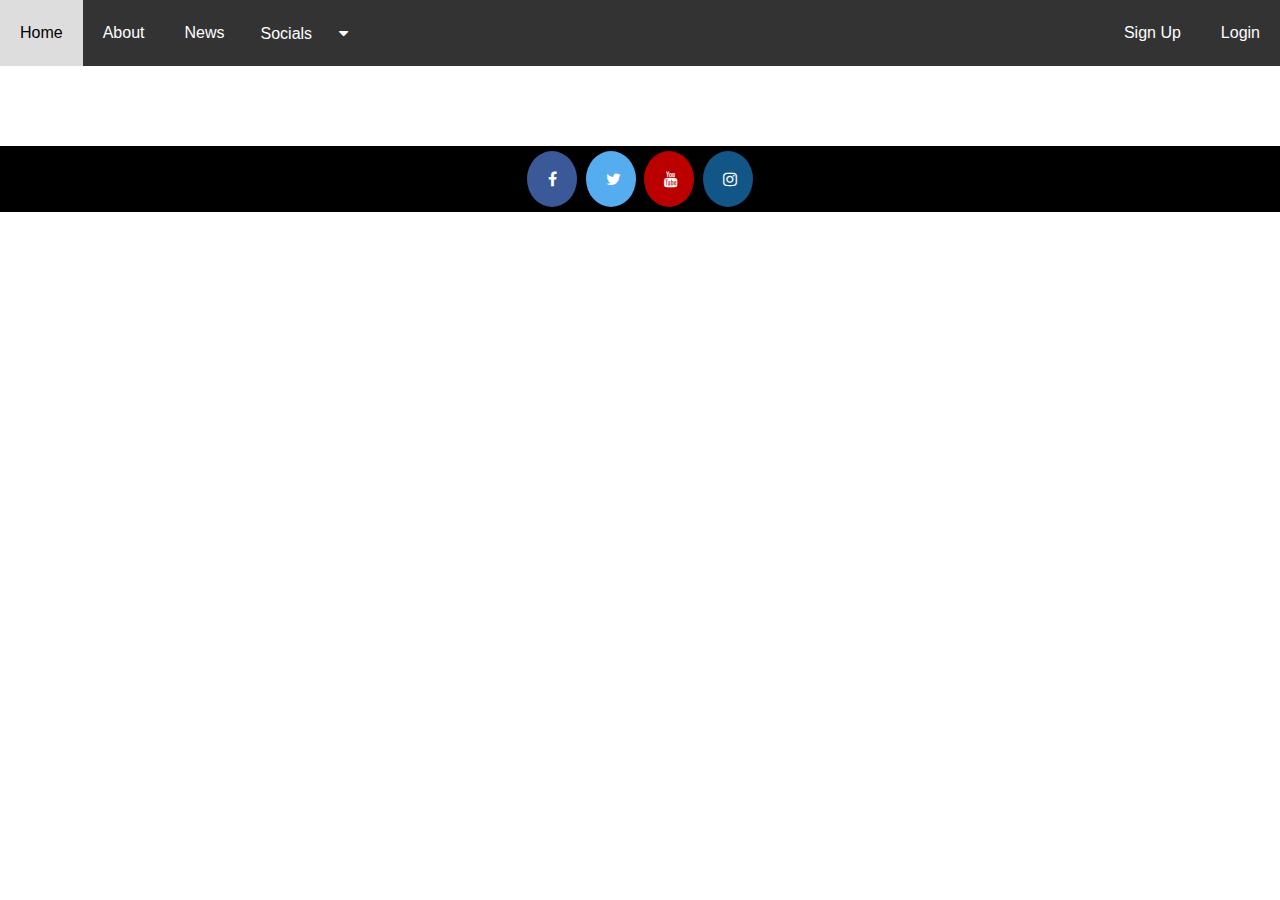
==== about.html @ 778d5c6c "worked on login pg commit" ====
<!DOCTYPE html>
<html lang="en">
    <head>
        <meta charset="UTF-8">
        <meta name="viewport" content="width=device-width, initial-scale=1">
		<title>Valorantial</title>
		<link href="style.css" rel="stylesheet" type="text/css" />
		<link href="normalize.css" rel="stylesheet" type="text/css" />
        <script src="javascript.js" defer></script>
		<link rel="stylesheet" href="https://cdnjs.cloudflare.com/ajax/libs/font-awesome/4.7.0/css/font-awesome.min.css">
        <style></style>
    </head>
    <body>
		<div class="navBar">
			<a href="index.html">Home</a>
			<a href="about.html">About</a>
			<a href="">News</a>
			<a href="login.html" class="right" target="_blank">Login</a>
			<a href="signup.html" class="right">Sign Up</a>
			<div class="dropdown">
				<button class="dropbtn">Socials 
				  <i class="fa fa-caret-down"></i>
				</button>
				<div class="dropdown-content">
					<a href="https://www.facebook.com/PlayVALORANT/" target="_blank">FaceBook</a>
					<a href="https://twitter.com/playvalorant" target="_blank">Twitter</a>
					<a href="https://www.youtube.com/PlayValorant" target="_blank">Youtube</a>
					<a href="https://www.instagram.com/playvalorantofficial/" target="_blank">Instagram</a>
				</div>
			</div>
		</div>
        <div class="aboutGame">
            <h1>ABOUT VALORANTIAL</h1>
            
        </div>
        <div class="socialBar">
			<a href="https://www.facebook.com/PlayVALORANT/" target="_blank" class="fa fa-facebook"></a>
			<a href="https://twitter.com/playvalorant" target="_blank" class="fa fa-twitter"></a>
			<a href="https://www.youtube.com/PlayValorant" target="_blank" class="fa fa-youtube"></a>
			<a href="https://www.instagram.com/playvalorantofficial/" target="_blank" class="fa fa-instagram"></a>
		</div>
    </body>
</html>
---- style.css ----
/* index */
* {box-sizing: border-box;}
body {
	font-family: Verdana, sans-serif;
}
.mySlides {display: none;}
img {vertical-align: middle;}

.header{
	padding: 20px;
	text-align: center;
	background-image: url(val.webp);
	background-size: cover;
	color: white;
	font-weight: bold;
}
.header h1{
	font-size: 50px;
	font-weight: bold;
}
.header h4{
	font-weight: bold;
}
.navBar{
overflow: hidden;
background-color: #333;
}
.navBar a {
	float: left;
	display: block;
	color: white;
	text-align: center;
	padding: 24px 20px;
	text-decoration: none;
}
.navBar a.right{
	float: right;
}  
.navBar a:Hover, .dropdown:hover .dropbtn {
	background-color: #ddd;
	color: black;
}
.dropdown {
	float: left;
	overflow: hidden;
}
  
.dropdown .dropbtn {
	font-size: 16px;  
	border: none;
	outline: none;
	color: white;
	padding: 0px 16px;
	background-color: inherit;
	font-family: inherit;
	margin: 0;
}
.dropdown-content {
	display: none;
	position: absolute;
	background-color: #f9f9f9;
	min-width: 160px;
	box-shadow: 0px 8px 16px 0px rgba(0,0,0,0.2);
	z-index: 1;
}
.dropdown-content a {
	float: none;
	color: black;
	padding: 12px 16px;
	text-decoration: none;
	display: block;
	text-align: left;
}
  
.dropdown-content a:hover {
	background-color: #ddd;
}
  
.dropdown:hover .dropdown-content {
	display: block;
}
.slideshow-container {
max-width: 1000px;
position: relative;
margin: auto;
}	
.numbertext {
color: #f2f2f2;
font-size: 12px;
padding: 8px 12px;
position: absolute;
top: 0;
}
.dot {
height: 15px;
width: 15px;
margin: 0 2px;
background-color: #bbb;
border-radius: 50%;
display: inline-block;
transition: background-color 0.6s ease;
}
.active {
background-color: #717171;
}	
.fade {
animation-name: fade;
animation-duration: 1.5s;
}

@keyframes fade {
from {opacity: .4}
to {opacity: 1}
}
@media only screen and (max-width: 300px) {
.text {font-size: 11px}
}
@media screen and (max-width: 400px) {
.navBar a {
	float: none;
	width: 100%;
}
}
.socialBar {
	background-color: black;
	text-align: center;
}
.fa {
	padding: 20px;
	font-size: 30px;
	width: 50px;
	text-align: center;
	text-decoration: none;
	margin: 5px 2px;
	border-radius: 50%;
}
.fa:hover {
    opacity: 0.7;
}
.fa-facebook {
	background: #3B5998;
	color: white;
}
.fa-twitter {
	background: #55ACEE;
	color: white;
}
.fa-youtube {
	background: #bb0000;
	color: white;
}
  
.fa-instagram {
	background: #125688;
	color: white;
}
.downloadBar{
	background-color: grey;
	text-align: center;
}
.download{
  	background-color: inherit;
 	padding: 14px 28px;
	margin: 5px 2px;
  	font-size: 16px;
  	cursor: pointer;
  	display: inline-block;
	text-decoration: none;
	color: black;
}
.download:hover {
    opacity: 0.7;
	background: white;
}
/*ABOUT */
.aboutGame h1{
    color:white;
}
/*LOGIN & sign up*/
form {
	border: 3px solid #f1f1f1;
}
input[type=text], input[type=password] {
	width: 100%;
	padding: 12px 20px;
	margin: 8px 0;
	display: inline-block;
	border: 1px solid #ccc;
	box-sizing: border-box;
}
button {
	background-color: #04AA6D;
	color: white;
	padding: 14px 20px;
	margin: 8px 0;
	border: none;
	cursor: pointer;
	width: 100%;
}
button:hover {
	opacity: 0.8;
}
  
.cancelbtn {
	width: auto;
	padding: 10px 18px;
	background-color: #f44336;
}
.container {
	padding: 16px;
}
  
span.psw {
	float: right;
	padding-top: 16px;
}
.imgcontainer {
	text-align: center;
	margin: 24px 0 12px 0;
}
img.avatar {
	width: 15%;
	border-radius: 50%;
}
/* Change styles for span and cancel button on extra small screens */
@media screen and (max-width: 300px) {
span.psw {
	display: block;
	float: none;
}
.cancelbtn {
	width: 100%;
}
}
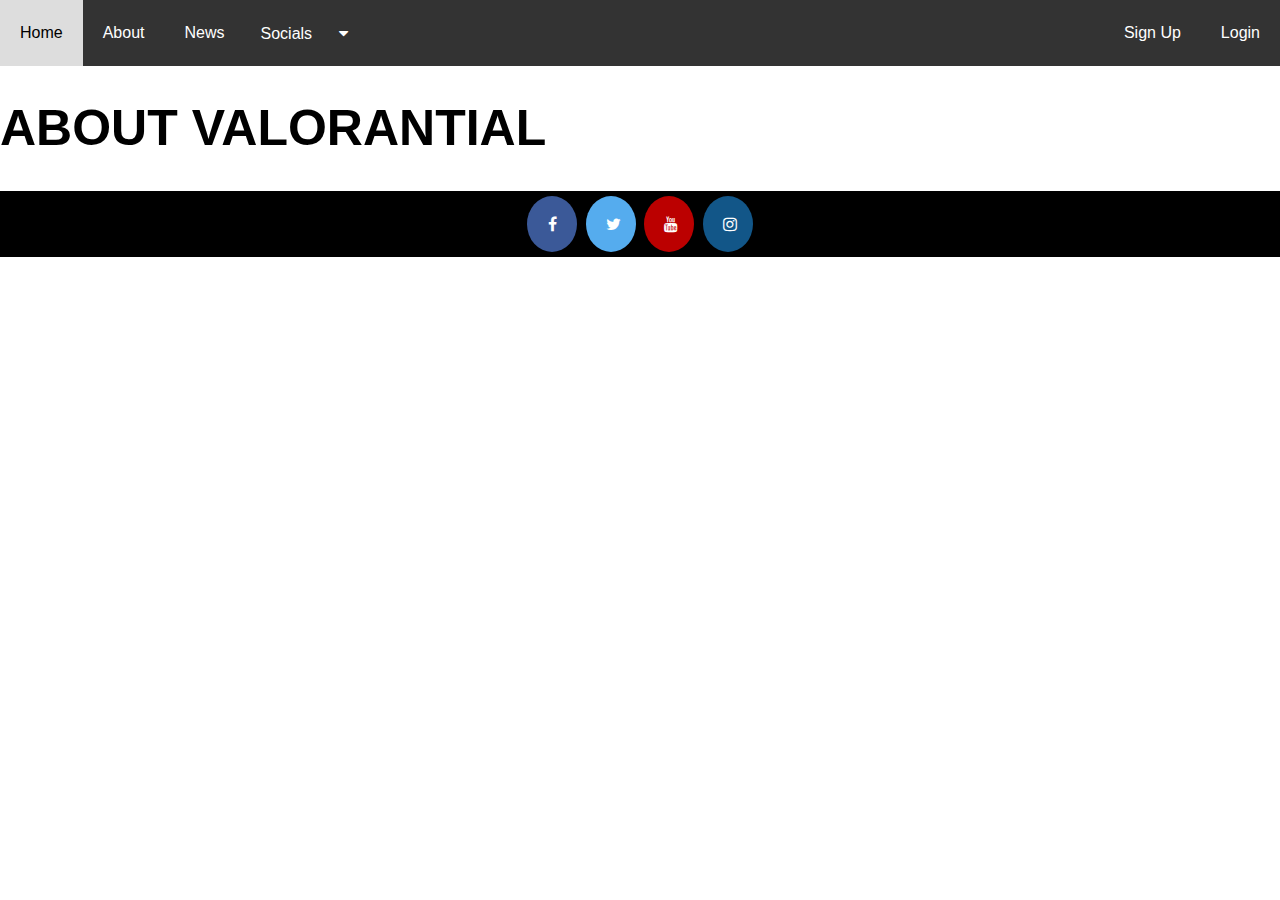
==== commit 0031644c: "socialbar" ====
--- a/about.html
+++ b/about.html
@@ -14,9 +14,7 @@
 		<div class="navBar">
 			<a href="index.html">Home</a>
 			<a href="about.html">About</a>
-			<a href="">News</a>
-			<a href="login.html" class="right" target="_blank">Login</a>
-			<a href="signup.html" class="right">Sign Up</a>
+			<a href="news.html">News</a>
 			<div class="dropdown">
 				<button class="dropbtn">Socials 
 				  <i class="fa fa-caret-down"></i>
@@ -28,6 +26,8 @@
 					<a href="https://www.instagram.com/playvalorantofficial/" target="_blank">Instagram</a>
 				</div>
 			</div>
+			<a href="login.html" class="right" target="_blank">Login</a>
+			<a href="signup.html" class="right">Sign Up</a>
 		</div>
         <div class="aboutGame">
             <h1>ABOUT VALORANTIAL</h1>
--- a/style.css
+++ b/style.css
@@ -40,6 +40,7 @@
 	background-color: #ddd;
 	color: black;
 }
+/* dropdown socials */
 .dropdown {
 	float: left;
 	overflow: hidden;
@@ -116,11 +117,12 @@
 .text {font-size: 11px}
 }
 @media screen and (max-width: 400px) {
-.navBar a {
+.navBar a, .dropdown, .dropbtn, .dropdown-content a {
 	float: none;
 	width: 100%;
 }
 }
+/* social bar */
 .socialBar {
 	background-color: black;
 	text-align: center;
@@ -172,11 +174,14 @@
     opacity: 0.7;
 	background: white;
 }
-/*ABOUT */
+/* ABOUT */
 .aboutGame h1{
-    color:white;
-}
-/*LOGIN & sign up*/
+    color:black;
+	font-weight: bold;
+	font-size: 50px;
+}
+
+/* LOGIN */
 form {
 	border: 3px solid #f1f1f1;
 }
@@ -188,8 +193,12 @@
 	border: 1px solid #ccc;
 	box-sizing: border-box;
 }
+input[type=text]:focus, input[type=password]:focus {
+	background-color: #ddd;
+	outline: none;
+}
 button {
-	background-color: #04AA6D;
+	background-color: black;
 	color: white;
 	padding: 14px 20px;
 	margin: 8px 0;
@@ -228,7 +237,31 @@
 	display: block;
 	float: none;
 }
-.cancelbtn {
-	width: 100%;
-}
+.cancelbtn, .cancelbtnSIGNUP, .signupbtn {
+	width: 100%;
+}
+}
+/* sign up */
+hr {
+	border: 1px solid #f1f1f1;
+	margin-bottom: 25px;
+}
+.cancelbtnSIGNUP {
+	padding: 14px 20px;
+	background-color: #f44336;
+}
+.cancelbtnSIGNUP, .signupbtn {
+	float: left;
+	width: 50%;
+}
+.clearfix::after {
+	content: "";
+	clear: both;
+	display: table;
+}
+/* news */
+.news h1{
+    color:black;
+	font-weight: bold;
+	font-size: 50px;
 }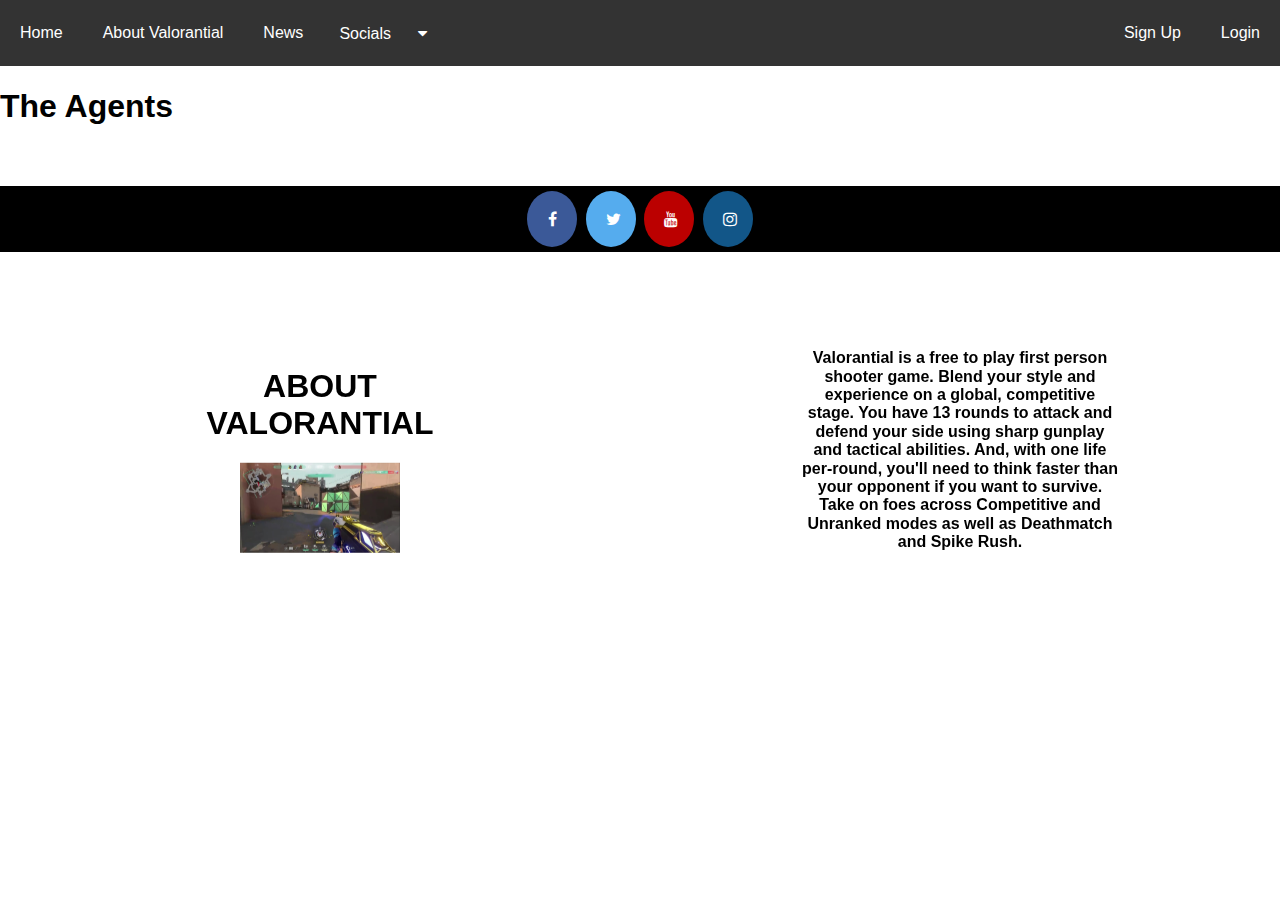
==== commit 10e47063: "about commit" ====
--- a/about.html
+++ b/about.html
@@ -13,7 +13,7 @@
     <body>
 		<div class="navBar">
 			<a href="index.html">Home</a>
-			<a href="about.html">About</a>
+			<a href="about.html">About Valorantial</a>
 			<a href="news.html">News</a>
 			<div class="dropdown">
 				<button class="dropbtn">Socials 
@@ -29,10 +29,32 @@
 			<a href="login.html" class="right" target="_blank">Login</a>
 			<a href="signup.html" class="right">Sign Up</a>
 		</div>
-        <div class="aboutGame">
-            <h1>ABOUT VALORANTIAL</h1>
-            
-        </div>
+		<div class="aboutGame">
+			<div class="split left">
+				<div class="centered">
+					<h1>ABOUT VALORANTIAL</h1>
+					<img src="download9.jpg" class="aboutGamePic">
+				</div>
+			</div>
+			<div class="split right">
+				<div class="centered">
+					<h4>Valorantial is a free to play first person shooter game. Blend your style and experience on a global, competitive stage. 
+						You have 13 rounds to attack and defend your side using sharp gunplay and tactical abilities. And, with one life per-round, 
+						you'll need to think faster than your opponent if you want to survive. 
+						Take on foes across Competitive and Unranked modes as well as Deathmatch and Spike Rush.</h4>
+				</div>
+			</div> 
+		</div>
+
+        
+		<div class="aboutAgent">
+			<h1>The Agents</h1>
+			<img src="" class="aboutAgentPic">
+			<h4></h4>
+		</div>
+		<div class="aboutMap">
+
+		</div>
         <div class="socialBar">
 			<a href="https://www.facebook.com/PlayVALORANT/" target="_blank" class="fa fa-facebook"></a>
 			<a href="https://twitter.com/playvalorant" target="_blank" class="fa fa-twitter"></a>
--- a/style.css
+++ b/style.css
@@ -1,5 +1,6 @@
 /* index */
 * {box-sizing: border-box;}
+
 body {
 	font-family: Verdana, sans-serif;
 }
@@ -175,10 +176,47 @@
 	background: white;
 }
 /* ABOUT */
-.aboutGame h1{
-    color:black;
-	font-weight: bold;
-	font-size: 50px;
+/*.aboutGame h1{
+	font-weight: bold;
+	font-size: 40px;
+	text-align: center;
+	color: white;
+}*/
+/*.aboutGameLeft h4{
+	font-weight: bold;
+	font-size: 15px;
+	text-align: center;
+	color: white;
+} */
+.aboutGamePic {
+	display: block;
+	margin-left: auto;
+	margin-right: auto;
+	width: 50%;
+}
+.split {
+	height: 100%;
+	width: 50%;
+	position: fixed;
+	z-index: 1;
+	top: 0;
+	overflow-x: hidden;
+	padding-top: 20px;
+}
+  
+.left {
+	left: 0;
+}
+  
+.right {
+	right: 0;
+}
+.centered {
+	position: absolute;
+	top: 50%;
+	left: 50%;
+	transform: translate(-50%, -50%);
+	text-align: center;
 }
 
 /* LOGIN */
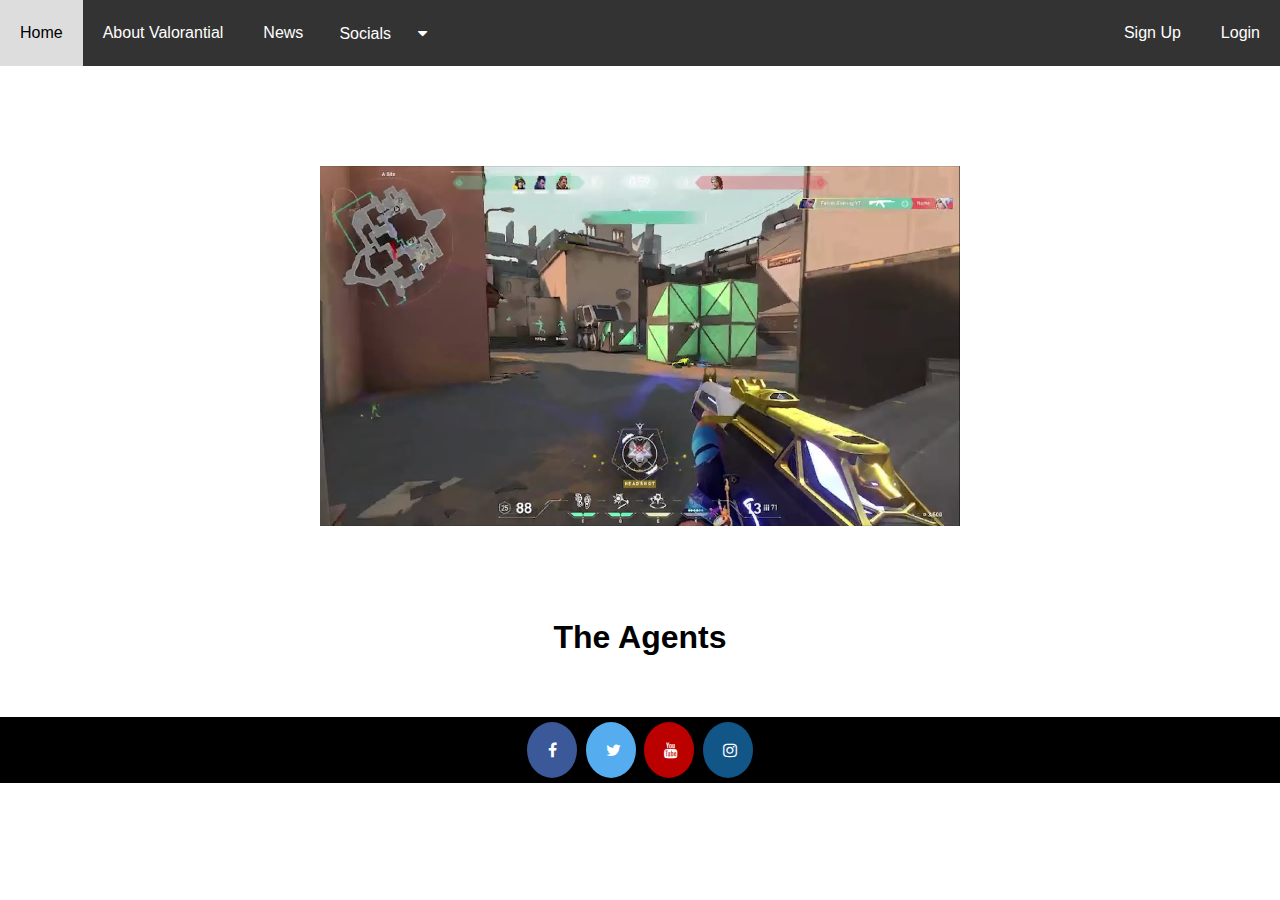
==== commit 27368acb: "news commit" ====
--- a/about.html
+++ b/about.html
@@ -6,7 +6,6 @@
 		<title>Valorantial</title>
 		<link href="style.css" rel="stylesheet" type="text/css" />
 		<link href="normalize.css" rel="stylesheet" type="text/css" />
-        <script src="javascript.js" defer></script>
 		<link rel="stylesheet" href="https://cdnjs.cloudflare.com/ajax/libs/font-awesome/4.7.0/css/font-awesome.min.css">
         <style></style>
     </head>
@@ -30,22 +29,13 @@
 			<a href="signup.html" class="right">Sign Up</a>
 		</div>
 		<div class="aboutGame">
-			<div class="split left">
-				<div class="centered">
-					<h1>ABOUT VALORANTIAL</h1>
-					<img src="download9.jpg" class="aboutGamePic">
-				</div>
-			</div>
-			<div class="split right">
-				<div class="centered">
-					<h4>Valorantial is a free to play first person shooter game. Blend your style and experience on a global, competitive stage. 
-						You have 13 rounds to attack and defend your side using sharp gunplay and tactical abilities. And, with one life per-round, 
-						you'll need to think faster than your opponent if you want to survive. 
-						Take on foes across Competitive and Unranked modes as well as Deathmatch and Spike Rush.</h4>
-				</div>
-			</div> 
+			<h1>ABOUT VALORANTIAL</h1>
+			<img src="images/download9.jpg" class="aboutGamePic">
+			<h4>Valorantial is a free to play first person shooter game. Blend your style and experience on a global, competitive stage. 
+				You have 13 rounds to attack and defend your side using sharp gunplay and tactical abilities. And, with one life per-round, 
+				you'll need to think faster than your opponent if you want to survive. 
+				Take on foes across Competitive and Unranked modes as well as Deathmatch and Spike Rush.</h4>
 		</div>
-
         
 		<div class="aboutAgent">
 			<h1>The Agents</h1>
--- a/style.css
+++ b/style.css
@@ -16,15 +16,15 @@
 	font-weight: bold;
 }
 .header h1{
-	font-size: 50px;
+	font-size: 45px;
 	font-weight: bold;
 }
 .header h4{
 	font-weight: bold;
 }
 .navBar{
-overflow: hidden;
-background-color: #333;
+	overflow: hidden;
+	background-color: #333;
 }
 .navBar a {
 	float: left;
@@ -35,6 +35,7 @@
 	text-decoration: none;
 }
 .navBar a.right{
+	color:white;
 	float: right;
 }  
 .navBar a:Hover, .dropdown:hover .dropbtn {
@@ -176,49 +177,27 @@
 	background: white;
 }
 /* ABOUT */
-/*.aboutGame h1{
+.aboutGame h1{
 	font-weight: bold;
 	font-size: 40px;
 	text-align: center;
 	color: white;
-}*/
-/*.aboutGameLeft h4{
+}
+.aboutGame h4{
 	font-weight: bold;
 	font-size: 15px;
 	text-align: center;
 	color: white;
-} */
+} 
 .aboutGamePic {
 	display: block;
 	margin-left: auto;
 	margin-right: auto;
 	width: 50%;
 }
-.split {
-	height: 100%;
-	width: 50%;
-	position: fixed;
-	z-index: 1;
-	top: 0;
-	overflow-x: hidden;
-	padding-top: 20px;
-}
-  
-.left {
-	left: 0;
-}
-  
-.right {
-	right: 0;
-}
-.centered {
-	position: absolute;
-	top: 50%;
-	left: 50%;
-	transform: translate(-50%, -50%);
-	text-align: center;
-}
-
+.aboutAgent{
+	text-align: center;
+}
 /* LOGIN */
 form {
 	border: 3px solid #f1f1f1;
@@ -284,6 +263,9 @@
 	border: 1px solid #f1f1f1;
 	margin-bottom: 25px;
 }
+.signupbtn{
+	background-color: green;
+}
 .cancelbtnSIGNUP {
 	padding: 14px 20px;
 	background-color: #f44336;
@@ -302,4 +284,13 @@
     color:black;
 	font-weight: bold;
 	font-size: 50px;
-}+}
+.news {
+	text-align: center;
+	background-image: url(images/download10.webp);
+	background-size: cover;
+	padding: 1px;
+}
+.news h1 {
+	color:white;
+}
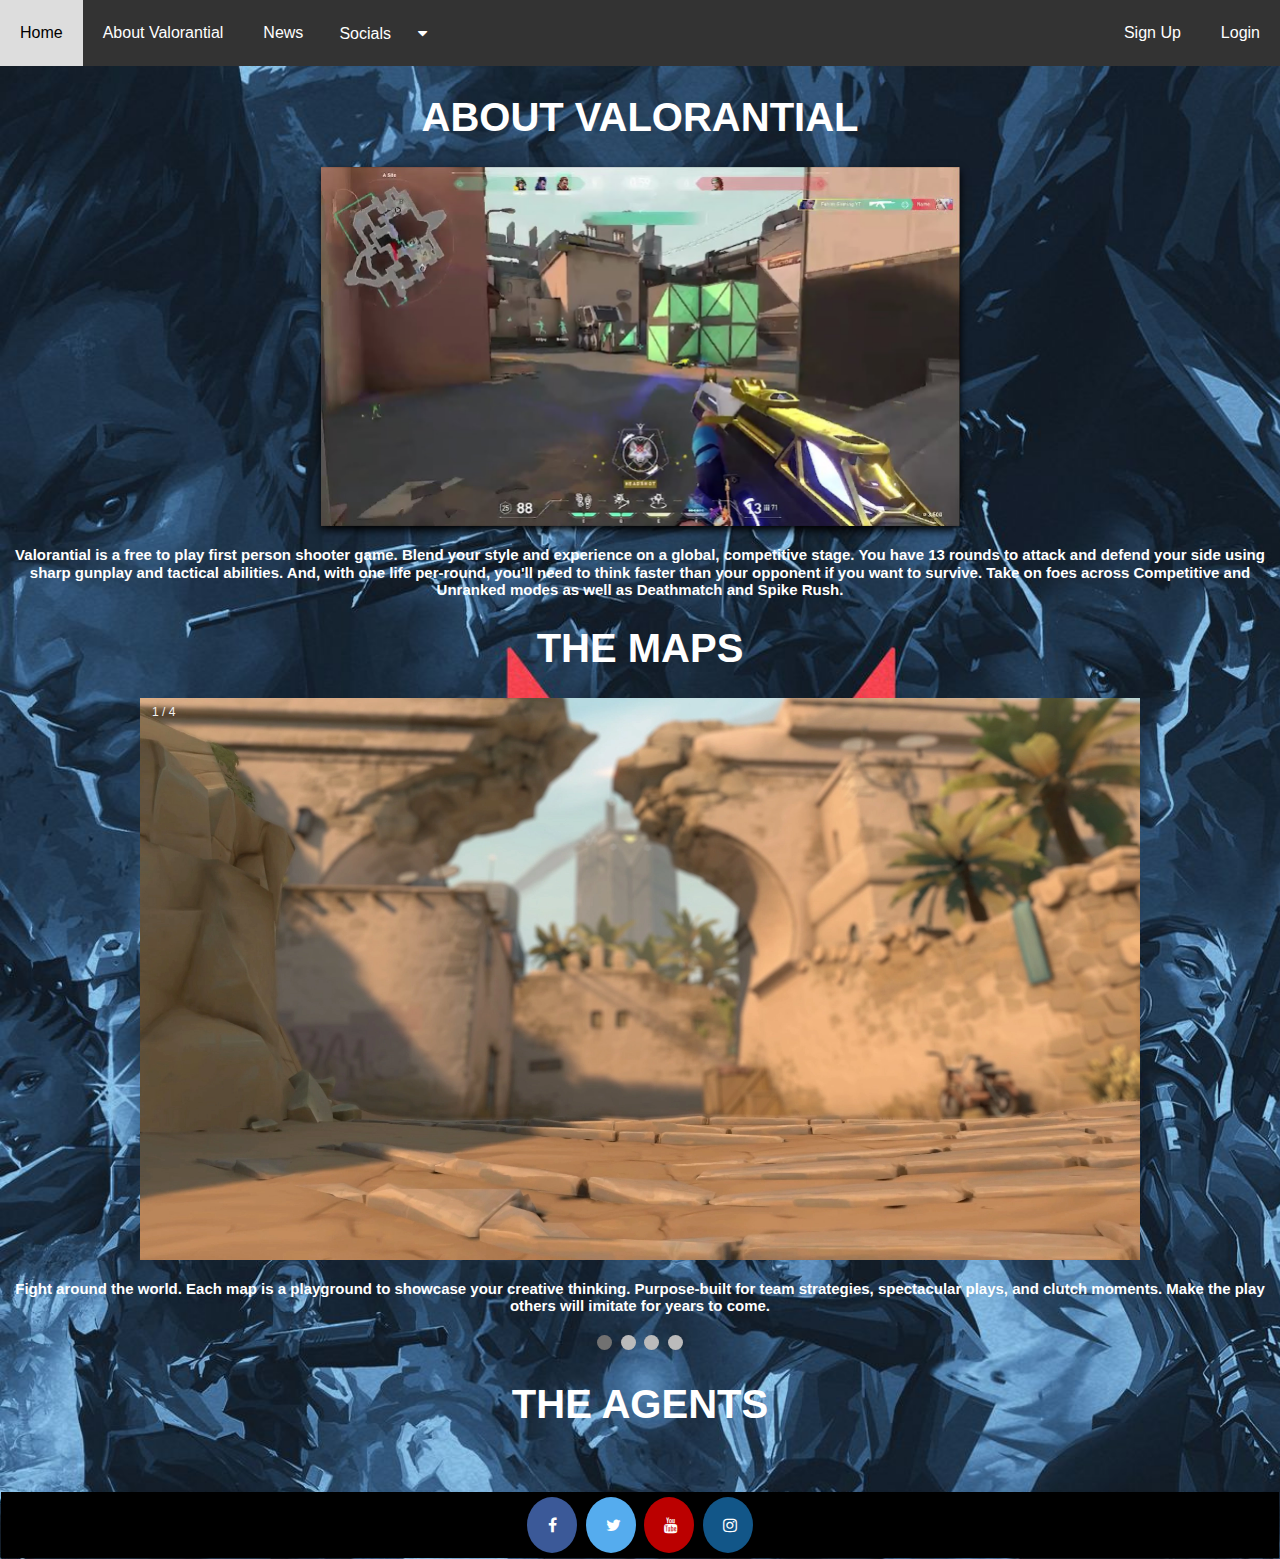
==== commit 265644a5: "news commit" ====
--- a/about.html
+++ b/about.html
@@ -6,6 +6,7 @@
 		<title>Valorantial</title>
 		<link href="style.css" rel="stylesheet" type="text/css" />
 		<link href="normalize.css" rel="stylesheet" type="text/css" />
+		<script src="aboutjavascript.js" defer></script>
 		<link rel="stylesheet" href="https://cdnjs.cloudflare.com/ajax/libs/font-awesome/4.7.0/css/font-awesome.min.css">
         <style></style>
     </head>
@@ -28,22 +29,55 @@
 			<a href="login.html" class="right" target="_blank">Login</a>
 			<a href="signup.html" class="right">Sign Up</a>
 		</div>
-		<div class="aboutGame">
-			<h1>ABOUT VALORANTIAL</h1>
-			<img src="images/download9.jpg" class="aboutGamePic">
-			<h4>Valorantial is a free to play first person shooter game. Blend your style and experience on a global, competitive stage. 
-				You have 13 rounds to attack and defend your side using sharp gunplay and tactical abilities. And, with one life per-round, 
-				you'll need to think faster than your opponent if you want to survive. 
-				Take on foes across Competitive and Unranked modes as well as Deathmatch and Spike Rush.</h4>
-		</div>
-        
-		<div class="aboutAgent">
-			<h1>The Agents</h1>
-			<img src="" class="aboutAgentPic">
-			<h4></h4>
-		</div>
-		<div class="aboutMap">
+		<div class="about">
+			<div class="aboutGame">
+				<h1>ABOUT VALORANTIAL</h1>
+				<img src="images/download9.jpg" class="aboutGamePic">
+				<h4>Valorantial is a free to play first person shooter game. Blend your style and experience on a global, competitive stage. 
+					You have 13 rounds to attack and defend your side using sharp gunplay and tactical abilities. And, with one life per-round, 
+					you'll need to think faster than your opponent if you want to survive. 
+					Take on foes across Competitive and Unranked modes as well as Deathmatch and Spike Rush.</h4>
+			</div>
+			
+			<div class="aboutMap">
+				<h1>THE MAPS</h1>
+				<div class="slideshow-container">
 
+					<div class="mySlides fade">
+						<div class="numbertext">1 / 4</div>
+						<img src="images/download11.webp" style="width:100%">
+					</div>
+						
+					<div class="mySlides fade">
+						<div class="numbertext">2 / 4</div>
+						<img src="images/download12.jpg" style="width:100%">
+					</div>
+						
+					<div class="mySlides fade">
+						<div class="numbertext">3 / 4</div>
+						<img src="images/download13.webp" style="width:100%">
+					</div>
+
+					<div class="mySlides fade">
+						<div class="numbertext">4 / 4</div>
+						<img src="images/download14.jpg" style="width:100%">
+					</div>
+				</div>
+				<h4>Fight around the world. Each map  is a playground to showcase your creative thinking. 
+					Purpose-built for team strategies, spectacular plays, and clutch moments. 
+					Make the play others will imitate for years to come.</h4>
+			<div style="text-align:center">
+				<span class="dot"></span> 
+				<span class="dot"></span> 
+				<span class="dot"></span>
+				<span class="dot"></span>
+			</div>
+
+			<div class="aboutAgent">
+				<h1>THE AGENTS</h1>
+				<img src="" class="aboutAgentPic">
+				<h4></h4>
+			</div>
 		</div>
         <div class="socialBar">
 			<a href="https://www.facebook.com/PlayVALORANT/" target="_blank" class="fa fa-facebook"></a>
--- a/style.css
+++ b/style.css
@@ -177,16 +177,20 @@
 	background: white;
 }
 /* ABOUT */
-.aboutGame h1{
+.about {
+	background-image: url(images/download6.png);
+	background-size: cover;
+	padding: 1px;
+	text-align: center;
+}
+.aboutGame h1, .aboutAgent h1, .aboutMap h1{
 	font-weight: bold;
 	font-size: 40px;
-	text-align: center;
-	color: white;
-}
-.aboutGame h4{
+	color: white;
+}
+.aboutGame h4, .aboutMap h4{
 	font-weight: bold;
 	font-size: 15px;
-	text-align: center;
 	color: white;
 } 
 .aboutGamePic {
@@ -194,10 +198,9 @@
 	margin-left: auto;
 	margin-right: auto;
 	width: 50%;
-}
-.aboutAgent{
-	text-align: center;
-}
+	box-shadow: 0 4px 8px 0 rgba(0, 0, 0, 100);
+}
+
 /* LOGIN */
 form {
 	border: 3px solid #f1f1f1;
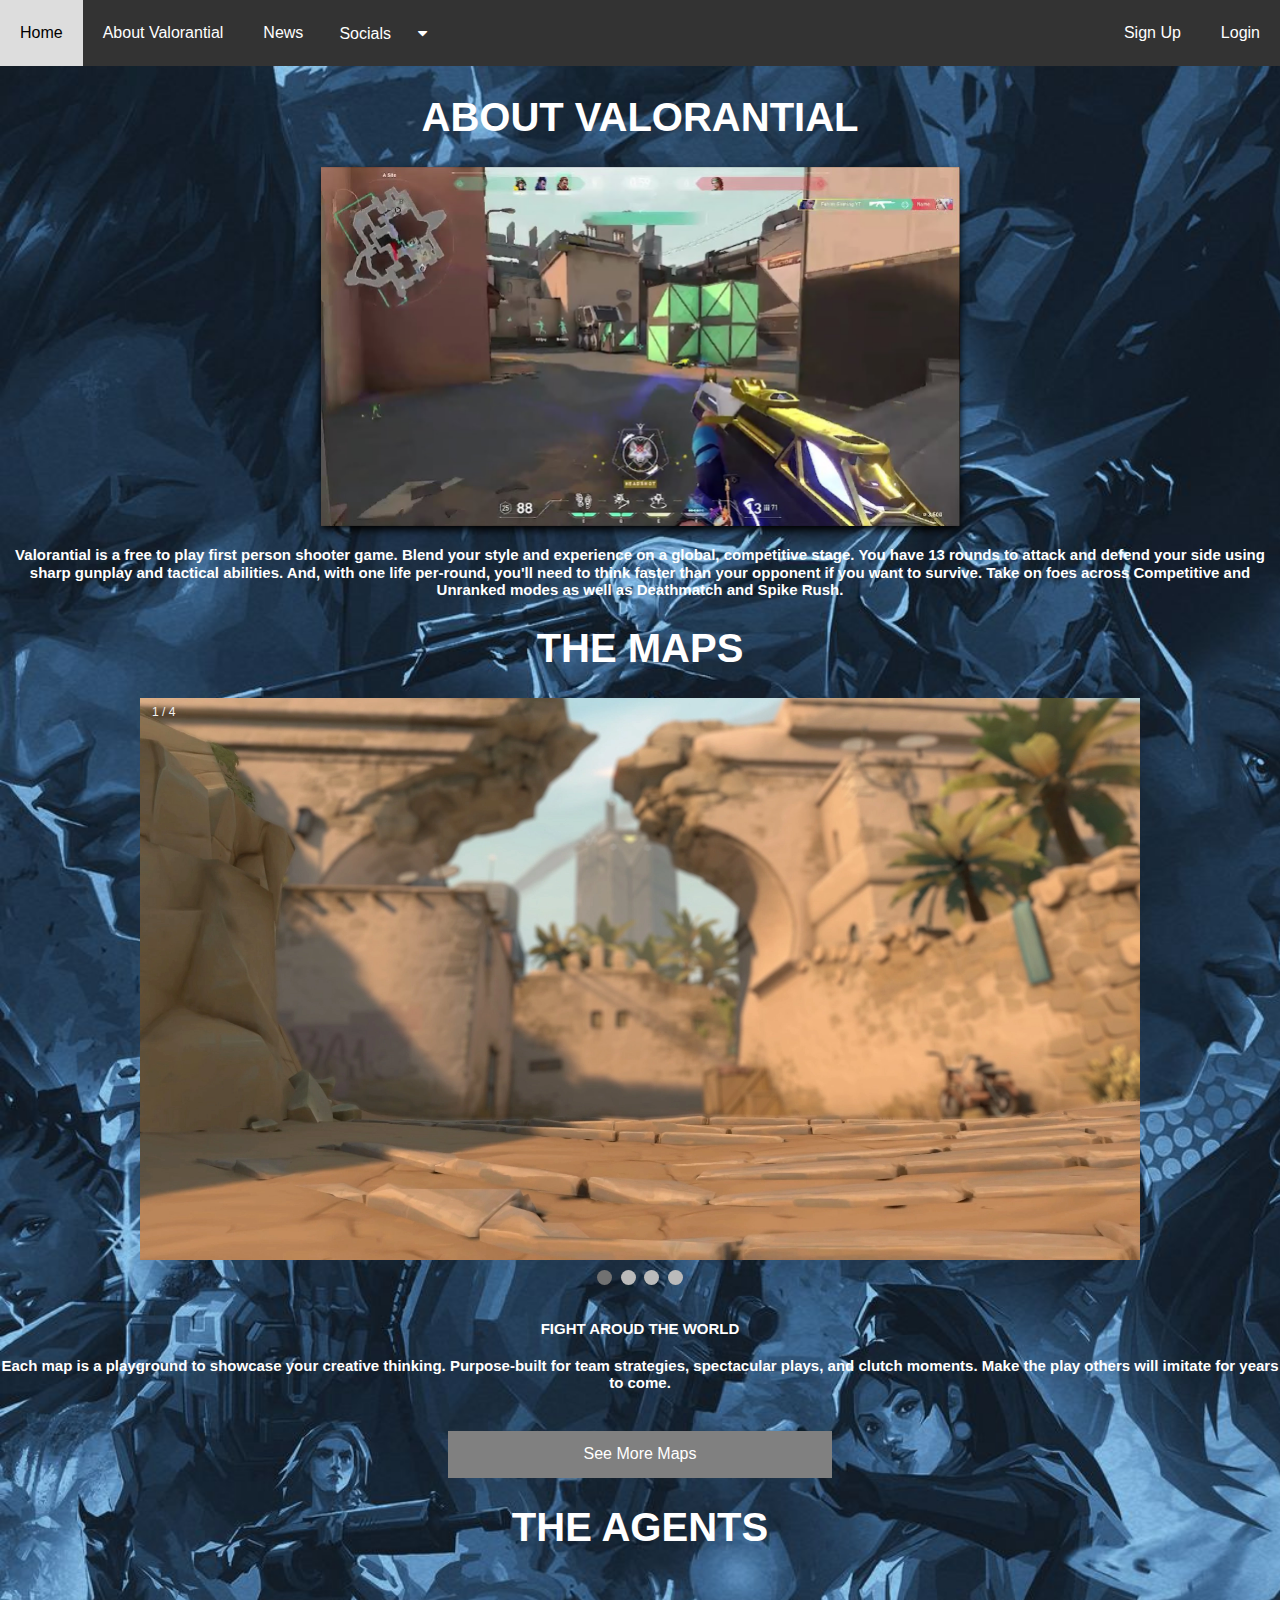
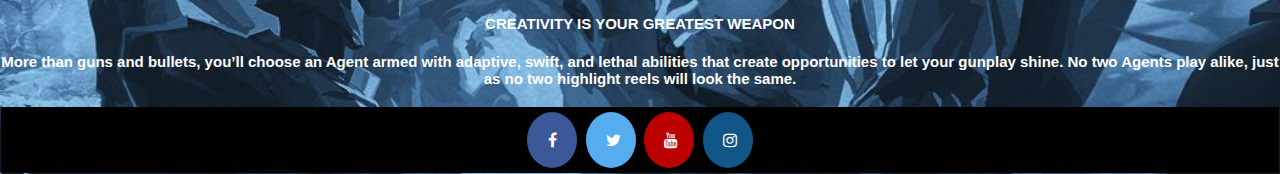
==== commit 7f4a9eb4: "about commit" ====
--- a/about.html
+++ b/about.html
@@ -63,20 +63,27 @@
 						<img src="images/download14.jpg" style="width:100%">
 					</div>
 				</div>
-				<h4>Fight around the world. Each map  is a playground to showcase your creative thinking. 
+				<div style="text-align:center">
+					<span class="dot"></span> 
+					<span class="dot"></span> 
+					<span class="dot"></span>
+					<span class="dot"></span>
+				</div>
+				<h4>FIGHT AROUD THE WORLD</h4>
+				<h4>Each map is a playground to showcase your creative thinking. 
 					Purpose-built for team strategies, spectacular plays, and clutch moments. 
 					Make the play others will imitate for years to come.</h4>
-			<div style="text-align:center">
-				<span class="dot"></span> 
-				<span class="dot"></span> 
-				<span class="dot"></span>
-				<span class="dot"></span>
-			</div>
+			<a href="https://playvalorant.com/en-sg/maps/" target="_blank">
+				<button type="button" class="mapsbtn">See More Maps</button>
+			</a>
 
 			<div class="aboutAgent">
 				<h1>THE AGENTS</h1>
 				<img src="" class="aboutAgentPic">
-				<h4></h4>
+				<h4>CREATIVITY IS YOUR GREATEST WEAPON</h4>
+				<h4>More than guns and bullets, you’ll choose an Agent armed with adaptive, 
+					swift, and lethal abilities that create opportunities to let your gunplay shine. 
+					No two Agents play alike, just as no two highlight reels will look the same.</h4>
 			</div>
 		</div>
         <div class="socialBar">
--- a/style.css
+++ b/style.css
@@ -97,7 +97,7 @@
 .dot {
 height: 15px;
 width: 15px;
-margin: 0 2px;
+margin: 10px 2px;
 background-color: #bbb;
 border-radius: 50%;
 display: inline-block;
@@ -188,7 +188,7 @@
 	font-size: 40px;
 	color: white;
 }
-.aboutGame h4, .aboutMap h4{
+.aboutGame h4, .aboutMap h4, .aboutAgent h4{
 	font-weight: bold;
 	font-size: 15px;
 	color: white;
@@ -200,7 +200,11 @@
 	width: 50%;
 	box-shadow: 0 4px 8px 0 rgba(0, 0, 0, 100);
 }
-
+.mapsbtn{
+	margin-top: 20px;
+	width: 30%;
+	background-color:grey;
+}
 /* LOGIN */
 form {
 	border: 3px solid #f1f1f1;
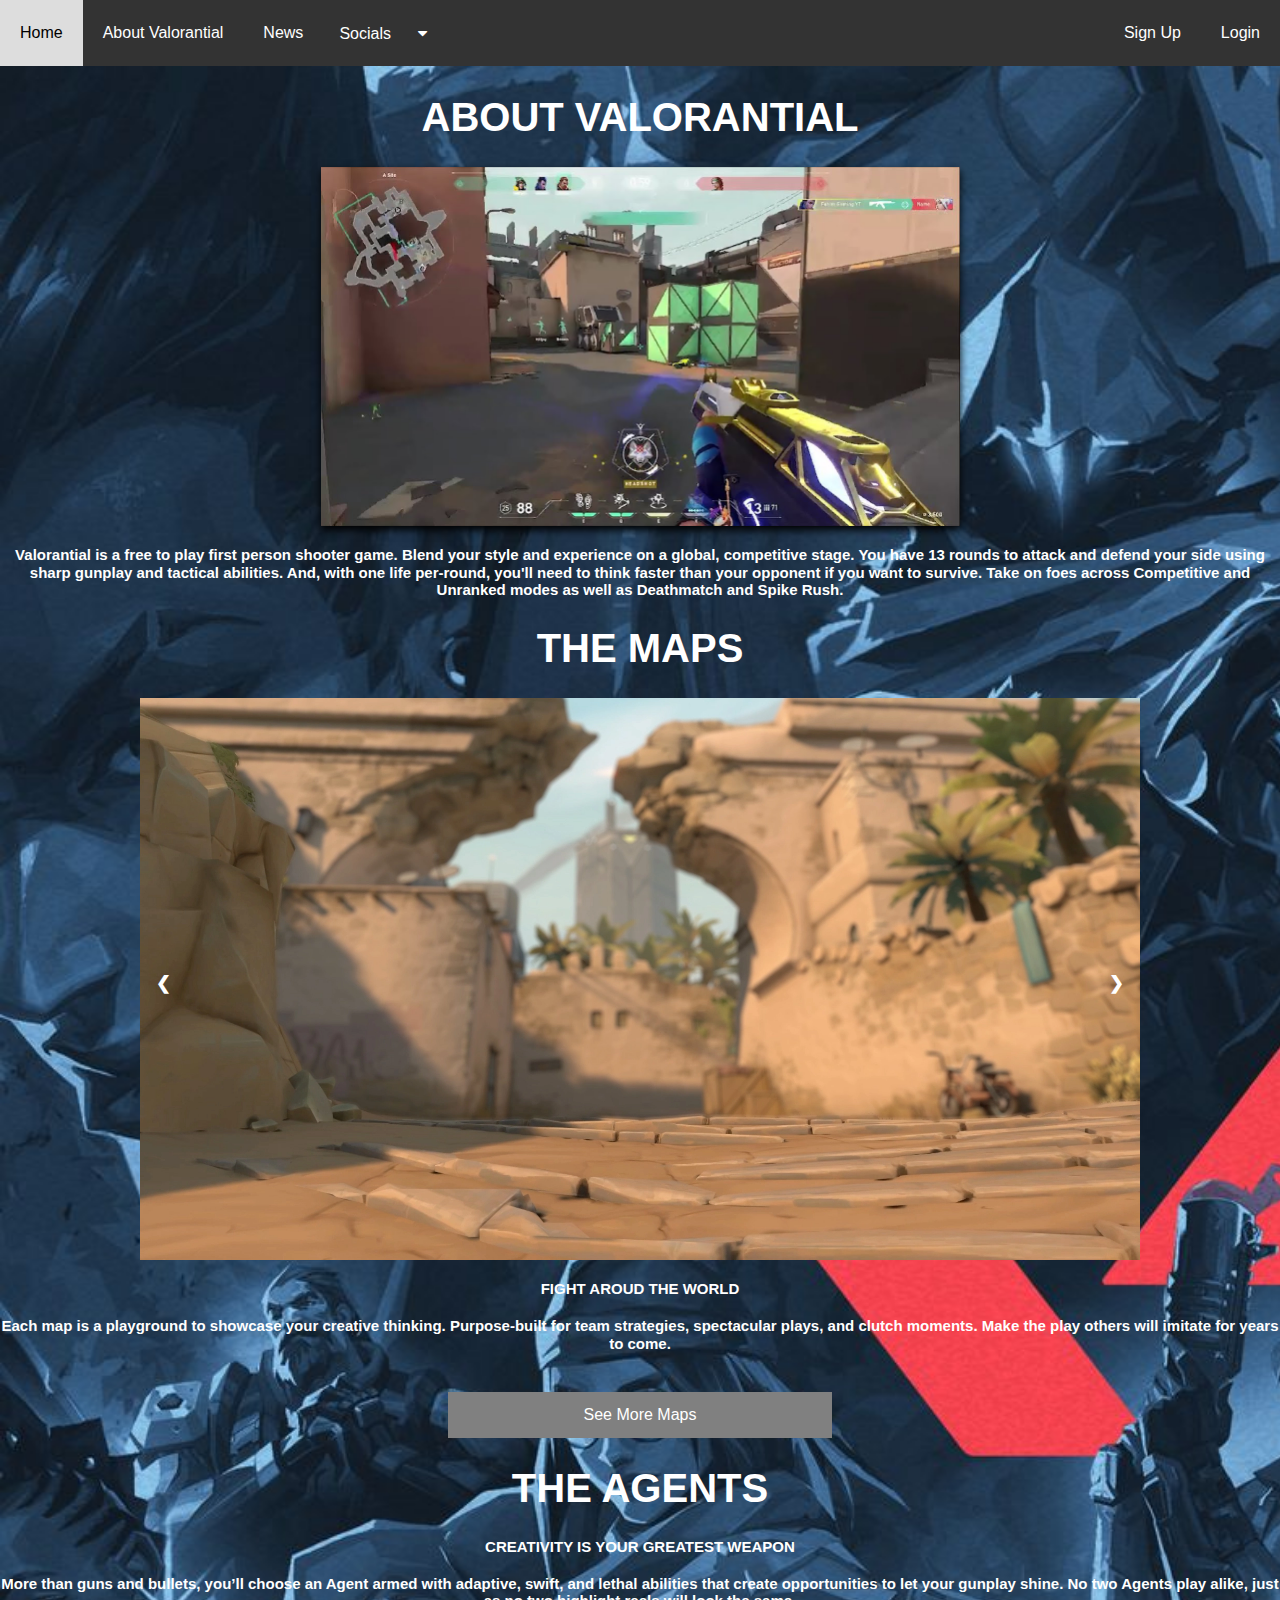
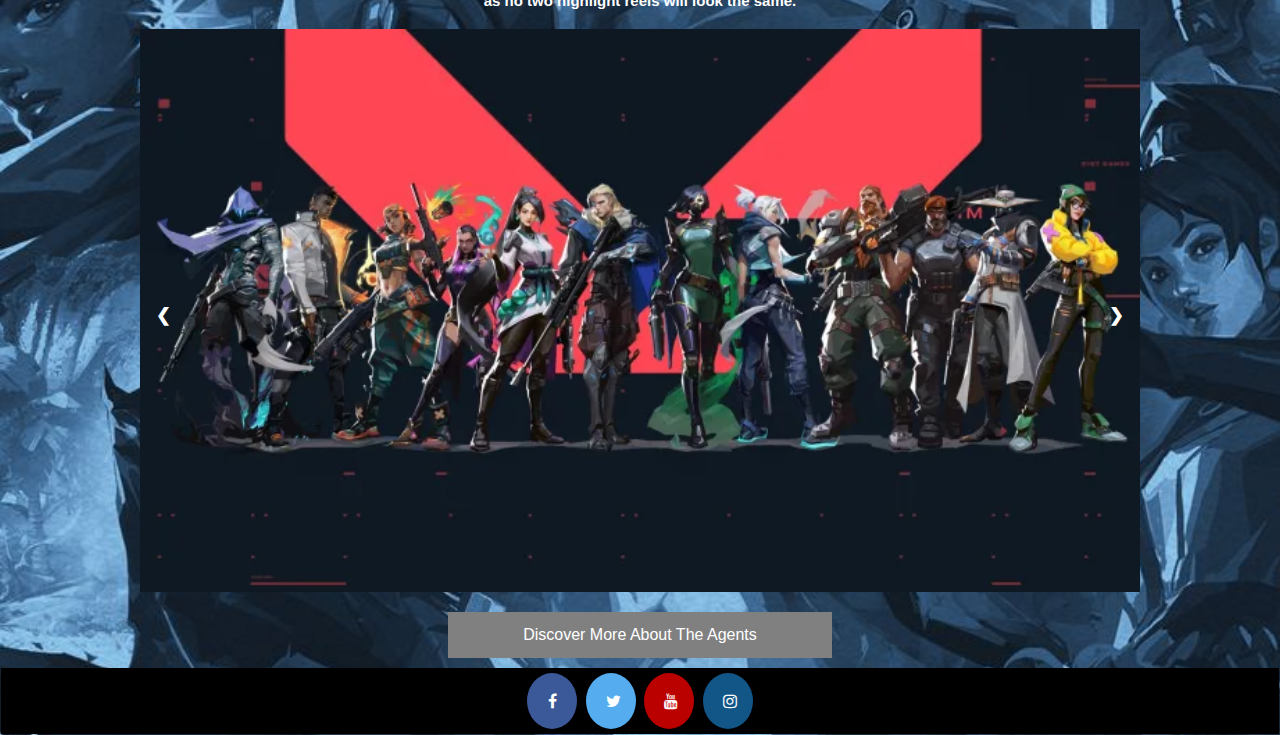
==== commit 40a0bf2a: "finished website commit" ====
--- a/about.html
+++ b/about.html
@@ -27,7 +27,7 @@
 				</div>
 			</div>
 			<a href="login.html" class="right" target="_blank">Login</a>
-			<a href="signup.html" class="right">Sign Up</a>
+			<a href="signup.html" class="right" target="_blank">Sign Up</a>
 		</div>
 		<div class="about">
 			<div class="aboutGame">
@@ -42,33 +42,22 @@
 			<div class="aboutMap">
 				<h1>THE MAPS</h1>
 				<div class="slideshow-container">
-
-					<div class="mySlides fade">
-						<div class="numbertext">1 / 4</div>
+					<div class="mySlides1">
 						<img src="images/download11.webp" style="width:100%">
-					</div>
-						
-					<div class="mySlides fade">
-						<div class="numbertext">2 / 4</div>
+					</div>						
+					<div class="mySlides1">
 						<img src="images/download12.jpg" style="width:100%">
-					</div>
-						
-					<div class="mySlides fade">
-						<div class="numbertext">3 / 4</div>
+					</div>						
+					<div class="mySlides1">
 						<img src="images/download13.webp" style="width:100%">
 					</div>
-
-					<div class="mySlides fade">
-						<div class="numbertext">4 / 4</div>
+					<div class="mySlides1">
 						<img src="images/download14.jpg" style="width:100%">
 					</div>
+					<a class="prev" onclick="plusSlides(-1, 0)">&#10094;</a>
+					<a class="next" onclick="plusSlides(1, 0)">&#10095;</a>
 				</div>
-				<div style="text-align:center">
-					<span class="dot"></span> 
-					<span class="dot"></span> 
-					<span class="dot"></span>
-					<span class="dot"></span>
-				</div>
+
 				<h4>FIGHT AROUD THE WORLD</h4>
 				<h4>Each map is a playground to showcase your creative thinking. 
 					Purpose-built for team strategies, spectacular plays, and clutch moments. 
@@ -79,11 +68,96 @@
 
 			<div class="aboutAgent">
 				<h1>THE AGENTS</h1>
-				<img src="" class="aboutAgentPic">
 				<h4>CREATIVITY IS YOUR GREATEST WEAPON</h4>
 				<h4>More than guns and bullets, you’ll choose an Agent armed with adaptive, 
 					swift, and lethal abilities that create opportunities to let your gunplay shine. 
 					No two Agents play alike, just as no two highlight reels will look the same.</h4>
+				<div class="slideshow-container">
+					<div class="mySlides2">
+						<img src="images/agents/download8.webp" style="width:100%">
+					</div>
+					<div class="mySlides2">
+						<img src="images/agents/astra.avif" style="width:100%">
+						<div class="text">Astra</div>
+					</div>
+					<div class="mySlides2">
+						<img src="images/agents/breach.jpg" style="width:100%">
+						<div class="text">Breach</div>
+					</div>
+					<div class="mySlides2">
+						<img src="images/agents/brim.png" style="width:100%">
+						<div class="text">Brimstone</div>
+					</div>
+					<div class="mySlides2">
+						<img src="images/agents/chamber.webp" style="width:100%">
+						<div class="text">Chamber</div>
+					</div>
+					<div class="mySlides2">
+						<img src="images/agents/fade.jpg" style="width:100%">
+						<div class="text">Fade</div>
+					</div>
+					<div class="mySlides2">
+						<img src="images/agents/harbor.jpg" style="width:100%">
+						<div class="text">Harbor</div>
+					</div>
+					<div class="mySlides2">
+						<img src="images/agents/jett.jpg" style="width:100%">
+						<div class="text">Jett</div>
+					</div>
+					<div class="mySlides2">
+						<img src="images/agents/kayo.webp" style="width:100%">
+						<div class="text">KAY/O</div>
+					</div>
+					<div class="mySlides2">
+						<img src="images/agents/kj.jpg" style="width:100%">
+						<div class="text">Killjoy</div>
+					</div>
+					<div class="mySlides2">
+						<img src="images/agents/neon.jpg" style="width:100%">
+						<div class="text">Neon</div>
+					</div>
+					<div class="mySlides2">
+						<img src="images/agents/omen.jpg" style="width:100%">
+						<div class="text">Omen</div>
+					</div>
+					<div class="mySlides2">
+						<img src="images/agents/Phoenix.jpg" style="width:100%">
+						<div class="text">Phoenix</div>
+					</div>
+					<div class="mySlides2">
+						<img src="images/agents/raze.webp" style="width:100%">
+						<div class="text">Raze</div>
+					</div>
+					<div class="mySlides2">
+						<img src="images/agents/reyna.webp" style="width:100%">
+						<div class="text">Reyna</div>
+					</div>
+					<div class="mySlides2">
+						<img src="images/agents/sage.jpg" style="width:100%">
+						<div class="text">Sage</div>
+					</div>
+					<div class="mySlides2">
+						<img src="images/agents/skye.jpg" style="width:100%">
+						<div class="text">Skye</div>
+					</div>
+					<div class="mySlides2">
+						<img src="images/agents/sova.jpg" style="width:100%">
+						<div class="text">Sova</div>
+					</div>
+					<div class="mySlides2">
+						<img src="images/agents/viper.jpg" style="width:100%">
+						<div class="text">Viper</div>
+					</div>
+					<div class="mySlides2">
+						<img src="images/agents/yoru.png" style="width:100%">
+						<div class="text">Yoru</div>
+					</div>
+					<a class="prev" onclick="plusSlides(-1, 1)">&#10094;</a>
+					<a class="next" onclick="plusSlides(1, 1)">&#10095;</a>
+				</div>	
+				<a href="https://playvalorant.com/en-sg/agents/" target="_blank">
+					<button type="button" class="agentbtn">Discover More About The Agents</button>
+				</a>
 			</div>
 		</div>
         <div class="socialBar">
--- a/style.css
+++ b/style.css
@@ -10,7 +10,7 @@
 .header{
 	padding: 20px;
 	text-align: center;
-	background-image: url(val.webp);
+	background-image: url(images/val.webp);
 	background-size: cover;
 	color: white;
 	font-weight: bold;
@@ -200,11 +200,53 @@
 	width: 50%;
 	box-shadow: 0 4px 8px 0 rgba(0, 0, 0, 100);
 }
-.mapsbtn{
+.mapsbtn, .agentbtn{
 	margin-top: 20px;
 	width: 30%;
 	background-color:grey;
 }
+.agentbtn{
+	margin-bottom: 10px;
+}
+.prev, .next {
+	cursor: pointer;
+	position: absolute;
+	top: 50%;
+	width: auto;
+	padding: 16px;
+	margin-top: -22px;
+	color: white;
+	font-weight: bold;
+	font-size: 18px;
+	transition: 0.6s ease;
+	border-radius: 0 3px 3px 0;
+	user-select: none;
+} 
+.prev{
+	left: 0;
+}
+  /* Position the "next button" to the right */
+.next {
+	right: 0;
+	border-radius: 3px 0 0 3px;
+} 
+  /* On hover, add a grey background color */
+.prev:hover, .next:hover {
+	background-color: #f1f1f1;
+	color: black;
+}
+.mySlides1, .mySlides2 {display: none}
+img {vertical-align: middle;}
+.text{
+	color: #f2f2f2;
+	font-size: 15px;
+	padding: 8px 12px;
+	position: absolute;
+	bottom: 8px;
+	width: 100%;
+	text-align: center;
+}
+
 /* LOGIN */
 form {
 	border: 3px solid #f1f1f1;
@@ -299,5 +341,35 @@
 	padding: 1px;
 }
 .news h1 {
-	color:white;
-}
+	color:black;
+}
+.newsbtn{
+	margin-top: 20px;
+	width: 30%;
+	background-color:#bbb;
+	color: black;
+	margin-bottom: 10px;
+}
+.all-browsers {
+	margin: 0;
+	padding: 5px;
+	background-color: #bbb;
+}
+.all-browsers h2{
+	color: white;
+}
+  
+.all-browsers > h1, .browser {
+	margin: 10px;
+	padding: 5px;
+}
+  
+.browser {
+	background: black;
+	color:red
+}
+  
+.browser > h2, p {
+	margin: 4px;
+	font-size: 90%;
+}
